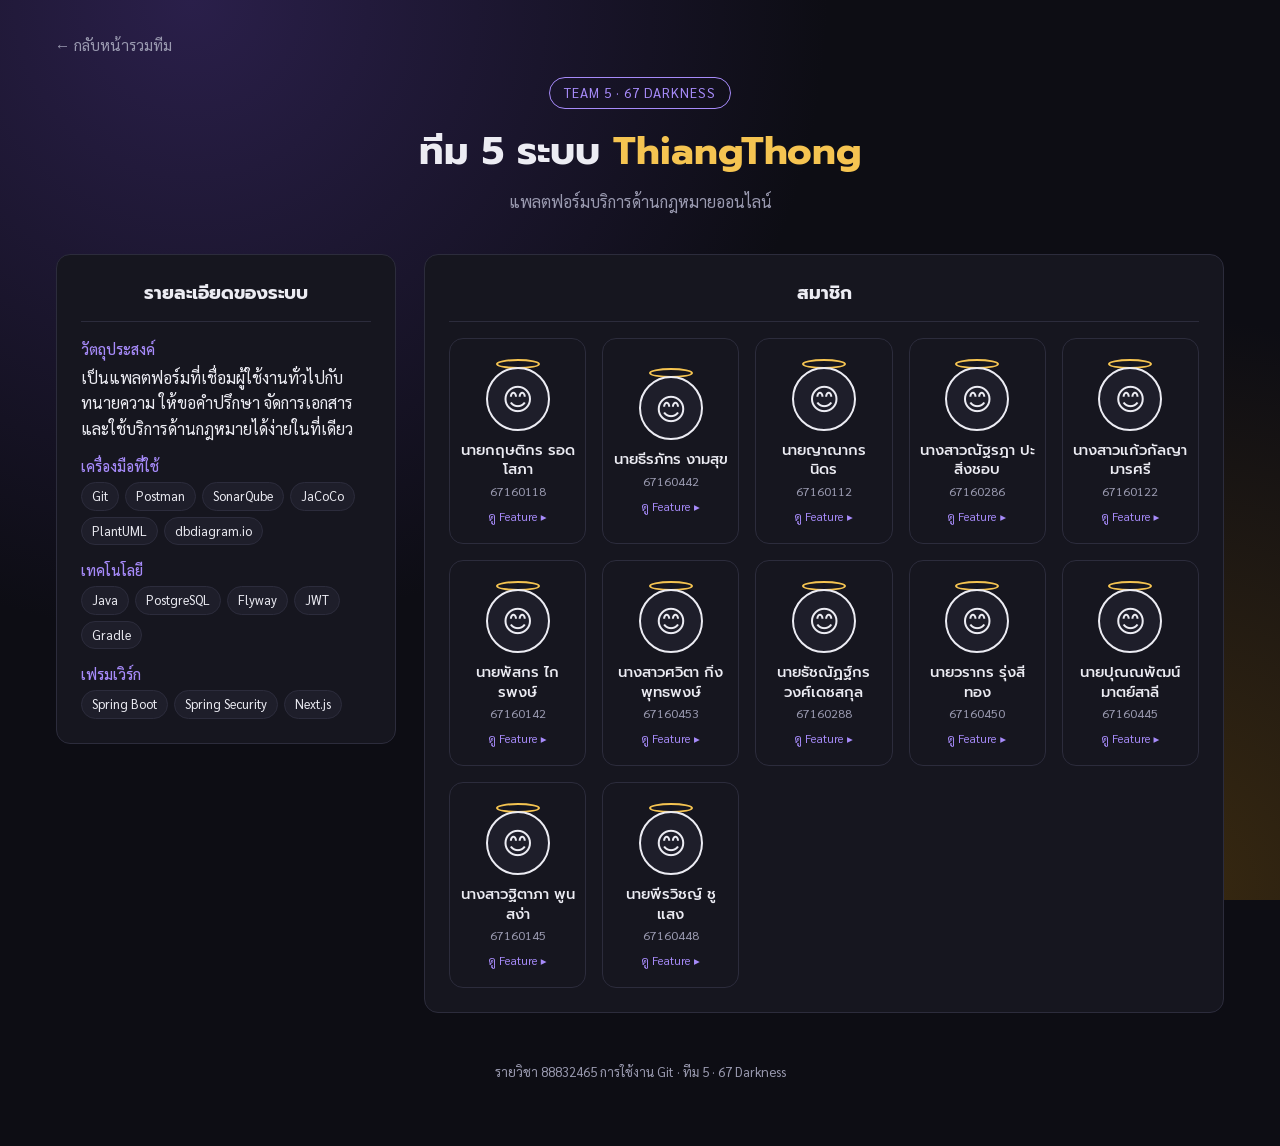
==== Team5.html @ a46f9ceb "team 5" ====
<!DOCTYPE html>
<html lang="th">
<head>
  <meta charset="UTF-8">
  <meta name="viewport" content="width=device-width, initial-scale=1.0">
  <title>ทีม 5 · 67 Darkness · ระบบ ThiangThong</title>

  <!-- ฟอนต์ภาษาไทย (ถ้าโหลดไม่ได้จะใช้ฟอนต์ระบบแทน) -->
  <link rel="preconnect" href="https://fonts.googleapis.com">
  <link href="https://fonts.googleapis.com/css2?family=Prompt:wght@400;500;600;700&family=Sarabun:wght@400;500&display=swap" rel="stylesheet">

  <style>
    /* =========================================================
       ธีมสีของทีม (แก้ที่นี่ที่เดียว ทุกการ์ดจะเปลี่ยนตาม)
       ========================================================= */
    :root {
      --bg: #0d0d14;
      --panel: #16161f;
      --panel-2: #1e1e2a;
      --line: #2c2c3c;
      --text: #ececf3;
      --muted: #9a9ab0;
      --accent: #a78bfa;      /* สีหลัก */
      --accent-2: #f5c451;    /* สีรอง */
      --radius: 14px;
    }

    * { box-sizing: border-box; margin: 0; padding: 0; }

    body {
      font-family: "Sarabun", "Prompt", system-ui, sans-serif;
      background: var(--bg);
      background-image: radial-gradient(circle at 15% 0%, #2a1f4a 0%, transparent 45%),
                        radial-gradient(circle at 90% 100%, #3a2a10 0%, transparent 40%);
      background-attachment: fixed;
      color: var(--text);
      line-height: 1.6;
      min-height: 100vh;
    }

    h1, h2, h3, .name { font-family: "Prompt", sans-serif; }

    .wrap { max-width: 1200px; margin: 0 auto; padding: 32px 16px 64px; }

    /* ---------- หัวเว็บ ---------- */
    .back {
      display: inline-flex; align-items: center; gap: 6px;
      color: var(--muted); text-decoration: none; font-size: 0.95rem;
      margin-bottom: 20px;
    }
    .back:hover { color: var(--accent); }

    header { text-align: center; margin-bottom: 40px; }
    header .tag {
      display: inline-block; padding: 4px 14px; border-radius: 999px;
      border: 1px solid var(--accent); color: var(--accent);
      font-size: 0.85rem; letter-spacing: 1px; margin-bottom: 12px;
    }
    header h1 { font-size: clamp(1.6rem, 4vw, 2.4rem); font-weight: 700; }
    header h1 span { color: var(--accent-2); }
    header p { color: var(--muted); margin-top: 6px; }

    /* ---------- เลย์เอาต์หลัก: ซ้าย = รายละเอียดระบบ, ขวา = สมาชิก ---------- */
    .layout {
      display: grid;
      grid-template-columns: 340px 1fr;
      gap: 28px;
      align-items: start;
    }
    @media (max-width: 900px) { .layout { grid-template-columns: 1fr; } }

    .box {
      background: var(--panel);
      border: 1px solid var(--line);
      border-radius: var(--radius);
      padding: 24px;
    }
    .box h2 {
      font-size: 1.15rem; text-align: center;
      padding-bottom: 12px; margin-bottom: 16px;
      border-bottom: 1px solid var(--line);
    }

    /* รายละเอียดระบบ */
    .spec dt { color: var(--accent); font-weight: 500; font-size: 0.9rem; margin-top: 14px; }
    .spec dt:first-child { margin-top: 0; }
    .spec dd { margin-top: 4px; }
    .chips { display: flex; flex-wrap: wrap; gap: 6px; }
    .chip {
      font-size: 0.8rem; padding: 3px 10px; border-radius: 999px;
      background: var(--panel-2); border: 1px solid var(--line);
    }

    /* ---------- กริดสมาชิก ---------- */
    .members {
      display: grid;
      grid-template-columns: repeat(5, 1fr);
      gap: 16px;
    }
    @media (max-width: 1100px) { .members { grid-template-columns: repeat(4, 1fr); } }
    @media (max-width: 700px)  { .members { grid-template-columns: repeat(3, 1fr); } }
    @media (max-width: 460px)  { .members { grid-template-columns: repeat(2, 1fr); } }

    /* การ์ดสมาชิก 1 ใบ — ทุกคนใช้คลาสเดียวกันเพื่อให้สไตล์เหมือนกันทั้งทีม */
    .member {
      background: var(--panel);
      border: 1px solid var(--line);
      border-radius: var(--radius);
      padding: 20px 10px 16px;
      text-align: center;
      cursor: pointer;
      transition: transform .2s, border-color .2s, box-shadow .2s;
      font: inherit; color: inherit; width: 100%;
    }
    .member:hover, .member:focus-visible {
      transform: translateY(-4px);
      border-color: var(--accent);
      box-shadow: 0 8px 24px rgba(167, 139, 250, .18);
      outline: none;
    }
    .member.empty { cursor: default; opacity: .45; }
    .member.empty:hover { transform: none; border-color: var(--line); box-shadow: none; }

    /* อวาตาร์หน้ายิ้ม + วงแหวน (ตามแบบในโจทย์) */
    .avatar { position: relative; width: 64px; height: 72px; margin: 0 auto 10px; }
    .avatar .halo {
      position: absolute; top: 0; left: 50%; transform: translateX(-50%);
      width: 44px; height: 10px; border: 2px solid var(--accent-2); border-radius: 50%;
    }
    .avatar .face {
      position: absolute; bottom: 0; left: 0;
      width: 64px; height: 64px; border-radius: 50%;
      background: var(--panel-2); border: 2px solid var(--text);
      display: grid; place-items: center; font-size: 1.9rem;
    }
    .member .name { font-size: 0.92rem; font-weight: 500; line-height: 1.35; }
    .member .sid  { font-size: 0.78rem; color: var(--muted); margin-top: 2px; }
    .member .hint { font-size: 0.72rem; color: var(--accent); margin-top: 6px; }

    /* ข้อมูลรายละเอียดของแต่ละคนซ่อนไว้ในการ์ด แล้ว JS จะดึงไปแสดงใน popup */
    .member-detail { display: none; }

    /* ---------- Popup รายละเอียด Feature ---------- */
    .overlay {
      position: fixed; inset: 0; z-index: 50;
      background: rgba(5, 5, 10, .75); backdrop-filter: blur(4px);
      display: none; align-items: center; justify-content: center;
      padding: 16px;
    }
    .overlay.open { display: flex; }

    .modal {
      background: var(--panel);
      border: 1px solid var(--accent);
      border-radius: var(--radius);
      width: 100%; max-width: 720px; max-height: 88vh; overflow-y: auto;
      padding: 28px; position: relative;
      animation: pop .22s ease-out;
    }
    @keyframes pop { from { transform: scale(.95); opacity: 0; } to { transform: scale(1); opacity: 1; } }

    .close {
      position: absolute; top: 14px; right: 14px;
      background: var(--panel-2); border: 1px solid var(--line); color: var(--text);
      width: 34px; height: 34px; border-radius: 50%; cursor: pointer; font-size: 1rem;
    }
    .close:hover { border-color: var(--accent); color: var(--accent); }

    .modal .profile { padding-right: 40px; margin-bottom: 20px; }
    .modal .profile h3 { font-size: 1.35rem; }
    .modal .profile p  { color: var(--muted); font-size: 0.92rem; }
    .modal .profile a  { color: var(--accent-2); }

    .modal h4 {
      font-family: "Prompt", sans-serif; font-size: 1rem; color: var(--accent);
      margin: 18px 0 10px;
    }

    .feature {
      background: var(--panel-2); border: 1px solid var(--line);
      border-left: 3px solid var(--accent-2);
      border-radius: 10px; padding: 14px 16px; margin-bottom: 10px;
    }
    .feature h5 { font-family: "Prompt", sans-serif; font-size: 0.98rem; font-weight: 600; }
    .feature .branch {
      display: inline-block; font-family: ui-monospace, Consolas, monospace;
      font-size: 0.75rem; color: var(--accent); background: rgba(167,139,250,.1);
      padding: 1px 8px; border-radius: 6px; margin: 4px 0 6px;
    }
    .feature ul { padding-left: 20px; font-size: 0.9rem; }
    .feature li { margin: 2px 0; }
    .feature code {
      font-family: ui-monospace, Consolas, monospace; font-size: 0.82rem;
      background: #0d0d14; padding: 1px 5px; border-radius: 4px;
    }

    footer { text-align: center; color: var(--muted); font-size: 0.82rem; margin-top: 48px; }
  </style>
</head>
<body>
  <div class="wrap">

    <!-- ลิงก์กลับหน้ารวมทุกทีม (index.html ใน branch main) -->
    <a class="back" href="index.html">← กลับหน้ารวมทีม</a>

    <header>
      <div class="tag">TEAM 5 · 67 DARKNESS</div>
      <h1>ทีม 5 ระบบ <span>ThiangThong</span></h1>
      <p>แพลตฟอร์มบริการด้านกฎหมายออนไลน์</p>
    </header>

    <div class="layout">

      <!-- =====================================================
           ส่วนซ้าย: รายละเอียดของระบบ
           ===================================================== -->
      <section class="box">
        <h2>รายละเอียดของระบบ</h2>
        <dl class="spec">
          <dt>วัตถุประสงค์</dt>
          <dd>เป็นแพลตฟอร์มที่เชื่อมผู้ใช้งานทั่วไปกับทนายความ ให้ขอคำปรึกษา จัดการเอกสาร และใช้บริการด้านกฎหมายได้ง่ายในที่เดียว</dd>

          <dt>เครื่องมือที่ใช้</dt>
          <dd class="chips">
            <span class="chip">Git</span><span class="chip">Postman</span>
            <span class="chip">SonarQube</span><span class="chip">JaCoCo</span>
            <span class="chip">PlantUML</span><span class="chip">dbdiagram.io</span>
          </dd>

          <dt>เทคโนโลยี</dt>
          <dd class="chips">
            <span class="chip">Java</span><span class="chip">PostgreSQL</span>
            <span class="chip">Flyway</span><span class="chip">JWT</span>
            <span class="chip">Gradle</span>
          </dd>

          <dt>เฟรมเวิร์ก</dt>
          <dd class="chips">
            <span class="chip">Spring Boot</span><span class="chip">Spring Security</span>
            <span class="chip">Next.js</span>
          </dd>
        </dl>
      </section>

      <!-- =====================================================
           ส่วนขวา: สมาชิก
           แต่ละคนแก้ "เฉพาะบล็อกการ์ดของตัวเอง" เท่านั้น
           เพื่อลด conflict ตอน merge และห้ามแก้/ลบการ์ดของเพื่อน
           ===================================================== -->
      <section class="box">
        <h2>สมาชิก</h2>
        <div class="members">

          <!-- ===== สมาชิก 1: นายกฤษติกร รอดโสภา (67160118) ===== -->
          <button class="member" type="button">
            <div class="avatar"><div class="halo"></div><div class="face">&#128522;</div></div>
            <div class="name">นายกฤษติกร รอดโสภา</div>
            <div class="sid">67160118</div>
            <div class="hint">ดู Feature &#9656;</div>

            <div class="member-detail">
              <div class="profile">
                <h3>นายกฤษติกร รอดโสภา</h3>
                <p>รหัสนิสิต 67160118 · <a href="mailto:67160118@go.buu.ac.th">67160118@go.buu.ac.th</a></p>
                <p>ตำแหน่งในทีม: DE – Development Engineer (วิศวกรด้านการพัฒนา)</p>
              </div>

              <h4>Feature ที่รับผิดชอบในระบบ ThiangThong</h4>

              <div class="feature">
                <h5>ระบบยืนยันตัวตนด้วย JWT (Login / Logout)</h5>
                <span class="branch">feature/auth</span>
                <ul>
                  <li>API <code>POST /auth/login</code> เข้าสู่ระบบและออก Access / Refresh Token</li>
                  <li>API <code>POST /auth/refresh</code> ขอ Token ใหม่เมื่อหมดอายุ</li>
                  <li>API <code>POST /auth/logout</code> ออกจากระบบ</li>
                  <li>API <code>GET /auth/me</code> ดึงข้อมูลผู้ใช้ที่ล็อกอินอยู่</li>
                  <li>JWT Filter ตรวจสอบ Token ทุก request แบบ stateless (HS256)</li>
                </ul>
              </div>

              <div class="feature">
                <h5>จำกัดจำนวนครั้งการล็อกอิน (Rate Limiter)</h5>
                <span class="branch">feature/auth</span>
                <ul>
                  <li>ป้องกันการเดารหัสผ่าน (brute-force) โดยจำกัดจำนวนครั้งที่ล็อกอินผิด</li>
                </ul>
              </div>

              <div class="feature">
                <h5>ลืมรหัสผ่าน / ตั้งรหัสผ่านใหม่</h5>
                <span class="branch">feature/forgot-reset-password</span>
                <ul>
                  <li>API ขอรีเซ็ตรหัสผ่าน</li>
                  <li>นโยบายความปลอดภัยของรหัสผ่าน (Password Policy) และการเข้ารหัสแบบ hash</li>
                  <li>API ตั้งรหัสผ่านใหม่</li>
                </ul>
              </div>

              <div class="feature">
                <h5>ออกแบบระบบด้วย UML</h5>
                <ul>
                  <li>Sequence Diagram ของ Module K (Admin Content, Lawyer &amp; Revenue)</li>
                  <li>ร่วมออกแบบ Module C (Document Management)</li>
                </ul>
              </div>

              <div class="feature">
                <h5>ทดสอบระบบ</h5>
                <ul>
                  <li>เขียนและรัน Test Case ของ UC-2.0 (Login / Logout)</li>
                  <li>ตรวจคุณภาพโค้ดด้วย SonarQube และวัด coverage ด้วย JaCoCo</li>
                </ul>
              </div>
            </div>
          </button>
          <!-- ===== จบสมาชิก 1 ===== -->

          <!-- ===== สมาชิก 2: นายธีรภัทร งามสุข (67160442) ===== -->
          <button class="member" type="button">
            <div class="avatar"><div class="halo"></div><div class="face">&#128522;</div></div>
            <div class="name">นายธีรภัทร งามสุข</div>
            <div class="sid">67160442</div>
            <div class="hint">ดู Feature &#9656;</div>

            <div class="member-detail">
              <div class="profile">
                <h3>นายธีรภัทร งามสุข</h3>
                <p>รหัสนิสิต 67160442 · <a href="mailto:67160442@go.buu.ac.th">67160442@go.buu.ac.th</a></p>
                <p>ตำแหน่งในทีม: TL – Team Leader (หัวหน้าทีม)</p>
              </div>

              <h4>Feature ที่รับผิดชอบในระบบ ThiangThong</h4>

              <div class="feature">
                <h5>ออกแบบ UI หน้ารายชื่อนักกฎหมาย</h5>
                <ul>
                  <li>ออกแบบหน้าจอแสดงรายชื่อนักกฎหมายในระบบ</li>
                </ul>
              </div>

              <div class="feature">
                <h5>Business Analyst (BA)</h5>
                <ul>
                  <li>วิเคราะห์ความต้องการของระบบและจัดทำเอกสารประกอบ</li>
                </ul>
              </div>

              <div class="feature">
                <h5>พัฒนา Navbar</h5>
                <ul>
                  <li>เขียนโค้ดแถบเมนูนำทาง (Navbar) ของเว็บไซต์</li>
                </ul>
              </div>
            </div>
          </button>
          <!-- ===== จบสมาชิก 2 ===== -->

          <!-- ===== สมาชิก 3: นายญาณากร นิดร (67160112) ===== -->
          <button class="member" type="button">
            <div class="avatar"><div class="halo"></div><div class="face">&#128522;</div></div>
            <div class="name">นายญาณากร นิดร</div>
            <div class="sid">67160112</div>
            <div class="hint">ดู Feature &#9656;</div>

            <div class="member-detail">
              <div class="profile">
                <h3>นายญาณากร นิดร</h3>
                <p>รหัสนิสิต 67160112 · <a href="mailto:67160112@go.buu.ac.th">67160112@go.buu.ac.th</a></p>
                <p>ตำแหน่งในทีม: DM – Development Manager (ผู้จัดการด้านการพัฒนา)</p>
              </div>

              <h4>Feature ที่รับผิดชอบในระบบ ThiangThong</h4>

              <div class="feature">
                <h5>API ปิดบัญชีผู้ใช้ (Account Close)</h5>
                <ul>
                  <li>พัฒนา API สำหรับปิดบัญชีผู้ใช้งานในระบบ</li>
                </ul>
              </div>
            </div>
          </button>
          <!-- ===== จบสมาชิก 3 ===== -->

          <!-- ===== สมาชิก 4: นางสาวณัฐรฎา ปะสิ่งชอบ (67160286) ===== -->
          <button class="member" type="button">
            <div class="avatar"><div class="halo"></div><div class="face">&#128522;</div></div>
            <div class="name">นางสาวณัฐรฎา ปะสิ่งชอบ</div>
            <div class="sid">67160286</div>
            <div class="hint">ดู Feature &#9656;</div>

            <div class="member-detail">
              <div class="profile">
                <h3>นางสาวณัฐรฎา ปะสิ่งชอบ</h3>
                <p>รหัสนิสิต 67160286 · <a href="mailto:67160286@go.buu.ac.th">67160286@go.buu.ac.th</a></p>
                <p>ตำแหน่งในทีม: QE – Quality Engineer (วิศวกรด้านคุณภาพ)</p>
              </div>

              <h4>Feature ที่รับผิดชอบในระบบ ThiangThong</h4>

              <div class="feature">
                <h5>API Profile Setting</h5>
                <ul>
                  <li>พัฒนา API สำหรับจัดการการตั้งค่าโปรไฟล์ผู้ใช้</li>
                </ul>
              </div>
            </div>
          </button>
          <!-- ===== จบสมาชิก 4 ===== -->

          <!-- ===== สมาชิก 5: นางสาวแก้วกัลญา มารศรี (67160122) ===== -->
          <button class="member" type="button">
            <div class="avatar"><div class="halo"></div><div class="face">&#128522;</div></div>
            <div class="name">นางสาวแก้วกัลญา มารศรี</div>
            <div class="sid">67160122</div>
            <div class="hint">ดู Feature &#9656;</div>

            <div class="member-detail">
              <div class="profile">
                <h3>นางสาวแก้วกัลญา มารศรี</h3>
                <p>รหัสนิสิต 67160122 · <a href="mailto:67160122@go.buu.ac.th">67160122@go.buu.ac.th</a></p>
                <p>ตำแหน่งในทีม: SM – Support Manager (ผู้จัดการด้านสนับสนุน)</p>
              </div>

              <h4>Feature ที่รับผิดชอบในระบบ ThiangThong</h4>

              <div class="feature">
                <h5>หน้า Profile Setting</h5>
                <ul>
                  <li>พัฒนาหน้าจอตั้งค่าโปรไฟล์ผู้ใช้งาน</li>
                </ul>
              </div>
            </div>
          </button>
          <!-- ===== จบสมาชิก 5 ===== -->

          <!-- ===== สมาชิก 6: นายพัสกร ไกรพงษ์ (67160142) ===== -->
          <button class="member" type="button">
            <div class="avatar"><div class="halo"></div><div class="face">&#128522;</div></div>
            <div class="name">นายพัสกร ไกรพงษ์</div>
            <div class="sid">67160142</div>
            <div class="hint">ดู Feature &#9656;</div>

            <div class="member-detail">
              <div class="profile">
                <h3>นายพัสกร ไกรพงษ์</h3>
                <p>รหัสนิสิต 67160142 · <a href="mailto:67160142@go.buu.ac.th">67160142@go.buu.ac.th</a></p>
                <p>ตำแหน่งในทีม: QM – Quality Manager (ผู้จัดการด้านคุณภาพ)</p>
              </div>

              <h4>Feature ที่รับผิดชอบในระบบ ThiangThong</h4>

              <div class="feature">
                <h5>ออกแบบ UX/UI หน้าจอชำระเงิน</h5>
                <ul>
                  <li>ออกแบบหน้าจอสำหรับการชำระเงินในระบบ</li>
                </ul>
              </div>
            </div>
          </button>
          <!-- ===== จบสมาชิก 6 ===== -->

          <!-- ===== สมาชิก 7: นางสาวศวิตา กิ่งพุทธพงษ์ (67160453) ===== -->
          <button class="member" type="button">
            <div class="avatar"><div class="halo"></div><div class="face">&#128522;</div></div>
            <div class="name">นางสาวศวิตา กิ่งพุทธพงษ์</div>
            <div class="sid">67160453</div>
            <div class="hint">ดู Feature &#9656;</div>

            <div class="member-detail">
              <div class="profile">
                <h3>นางสาวศวิตา กิ่งพุทธพงษ์</h3>
                <p>รหัสนิสิต 67160453 · <a href="mailto:67160453@go.buu.ac.th">67160453@go.buu.ac.th</a></p>
                <p>ตำแหน่งในทีม: PM – Plan Manager (ผู้จัดการด้านแผนงาน)</p>
              </div>

              <h4>Feature ที่รับผิดชอบในระบบ ThiangThong</h4>

              <div class="feature">
                <h5>หน้า Package Setting</h5>
                <ul>
                  <li>พัฒนาหน้าจอตั้งค่าแพ็กเกจการใช้งาน</li>
                </ul>
              </div>
            </div>
          </button>
          <!-- ===== จบสมาชิก 7 ===== -->

          <!-- ===== สมาชิก 8: นายธัชณัฏฐ์กร วงศ์เดชสกุล (67160288) ===== -->
          <button class="member" type="button">
            <div class="avatar"><div class="halo"></div><div class="face">&#128522;</div></div>
            <div class="name">นายธัชณัฏฐ์กร วงศ์เดชสกุล</div>
            <div class="sid">67160288</div>
            <div class="hint">ดู Feature &#9656;</div>

            <div class="member-detail">
              <div class="profile">
                <h3>นายธัชณัฏฐ์กร วงศ์เดชสกุล</h3>
                <p>รหัสนิสิต 67160288 · <a href="mailto:67160288@go.buu.ac.th">67160288@go.buu.ac.th</a></p>
                <p>ตำแหน่งในทีม: PE – Plan Engineer (วิศวกรด้านแผนงาน)</p>
              </div>

              <h4>Feature ที่รับผิดชอบในระบบ ThiangThong</h4>

              <div class="feature">
                <h5>ออกแบบ Landing Page (Figma)</h5>
                <ul>
                  <li>ออกแบบหน้าแรกของเว็บไซต์ด้วย Figma</li>
                </ul>
              </div>
            </div>
          </button>
          <!-- ===== จบสมาชิก 8 ===== -->

          <!-- ===== สมาชิก 9: นายวรากร รุ่งสีทอง (67160450) ===== -->
          <button class="member" type="button">
            <div class="avatar"><div class="halo"></div><div class="face">&#128522;</div></div>
            <div class="name">นายวรากร รุ่งสีทอง</div>
            <div class="sid">67160450</div>
            <div class="hint">ดู Feature &#9656;</div>

            <div class="member-detail">
              <div class="profile">
                <h3>นายวรากร รุ่งสีทอง</h3>
                <p>รหัสนิสิต 67160450 · <a href="mailto:67160450@go.buu.ac.th">67160450@go.buu.ac.th</a></p>
                <p>ตำแหน่งในทีม: SE – Support Engineer (วิศวกรด้านสนับสนุน)</p>
              </div>

              <h4>Feature ที่รับผิดชอบในระบบ ThiangThong</h4>

              <div class="feature">
                <h5>หน้า Setting Documents</h5>
                <ul>
                  <li>พัฒนาหน้าจอตั้งค่าเอกสารในระบบ</li>
                </ul>
              </div>
            </div>
          </button>
          <!-- ===== จบสมาชิก 9 ===== -->

          <!-- ===== สมาชิก 10: นายปุณณพัฒน์ มาตย์สาลี (67160445) ===== -->
          <button class="member" type="button">
            <div class="avatar"><div class="halo"></div><div class="face">&#128522;</div></div>
            <div class="name">นายปุณณพัฒน์ มาตย์สาลี</div>
            <div class="sid">67160445</div>
            <div class="hint">ดู Feature &#9656;</div>

            <div class="member-detail">
              <div class="profile">
                <h3>นายปุณณพัฒน์ มาตย์สาลี</h3>
                <p>รหัสนิสิต 67160445 · <a href="mailto:67160445@go.buu.ac.th">67160445@go.buu.ac.th</a></p>
                <p>ตำแหน่งในทีม: DE – Development Engineer (วิศวกรด้านการพัฒนา)</p>
              </div>

              <h4>Feature ที่รับผิดชอบในระบบ ThiangThong</h4>

              <div class="feature">
                <h5>API สมัครสมาชิก (Register)</h5>
                <ul>
                  <li>พัฒนา API สำหรับการสมัครสมาชิกผู้ใช้งาน</li>
                </ul>
              </div>

              <div class="feature">
                <h5>API สร้างบริษัท (Create Company)</h5>
                <ul>
                  <li>พัฒนา API สำหรับการสร้างข้อมูลบริษัท</li>
                </ul>
              </div>
            </div>
          </button>
          <!-- ===== จบสมาชิก 10 ===== -->

          <!-- ===== สมาชิก 11: นางสาวฐิตาภา พูนสง่า (67160145) ===== -->
          <button class="member" type="button">
            <div class="avatar"><div class="halo"></div><div class="face">&#128522;</div></div>
            <div class="name">นางสาวฐิตาภา พูนสง่า</div>
            <div class="sid">67160145</div>
            <div class="hint">ดู Feature &#9656;</div>

            <div class="member-detail">
              <div class="profile">
                <h3>นางสาวฐิตาภา พูนสง่า</h3>
                <p>รหัสนิสิต 67160145 · <a href="mailto:67160145@go.buu.ac.th">67160145@go.buu.ac.th</a></p>
                <p>ตำแหน่งในทีม: SE – Support Engineer (วิศวกรด้านสนับสนุน)</p>
              </div>

              <h4>Feature ที่รับผิดชอบในระบบ ThiangThong</h4>

              <div class="feature">
                <h5>ออกแบบ UI หน้ารับงานตรวจเอกสาร (Figma)</h5>
                <ul>
                  <li>ออกแบบหน้าจอสำหรับการรับงานตรวจเอกสาร</li>
                </ul>
              </div>

              <div class="feature">
                <h5>ออกแบบ UI หน้าโปรไฟล์นักกฎหมาย (Figma)</h5>
                <ul>
                  <li>ออกแบบหน้าจอโปรไฟล์ของนักกฎหมาย</li>
                </ul>
              </div>
            </div>
          </button>
          <!-- ===== จบสมาชิก 11 ===== -->

          <!-- ===== สมาชิก 12: นายพีรวิชญ์ ชูแสง (67160448) ===== -->
          <button class="member" type="button">
            <div class="avatar"><div class="halo"></div><div class="face">&#128522;</div></div>
            <div class="name">นายพีรวิชญ์ ชูแสง</div>
            <div class="sid">67160448</div>
            <div class="hint">ดู Feature &#9656;</div>

            <div class="member-detail">
              <div class="profile">
                <h3>นายพีรวิชญ์ ชูแสง</h3>
                <p>รหัสนิสิต 67160448 · <a href="mailto:67160448@go.buu.ac.th">67160448@go.buu.ac.th</a></p>
                <p>ตำแหน่งในทีม: PE – Plan Engineer (วิศวกรด้านแผนงาน)</p>
              </div>

              <h4>Feature ที่รับผิดชอบในระบบ ThiangThong</h4>

              <div class="feature">
                <h5>API Organization Setting</h5>
                <ul>
                  <li>พัฒนา API สำหรับการตั้งค่าข้อมูลองค์กร</li>
                </ul>
              </div>

              <div class="feature">
                <h5>API เปลี่ยนรหัสผ่าน (Change Password)</h5>
                <ul>
                  <li>พัฒนา API สำหรับการเปลี่ยนรหัสผ่านของผู้ใช้</li>
                </ul>
              </div>
            </div>
          </button>
          <!-- ===== จบสมาชิก 12 ===== -->
        </div>
      </section>
    </div>

    <footer>รายวิชา 88832465 การใช้งาน Git · ทีม 5 · 67 Darkness</footer>
  </div>

  <!-- Popup กลาง (ใช้ร่วมกันทุกคน ไม่ต้องแก้) -->
  <div class="overlay" id="overlay" aria-hidden="true">
    <div class="modal" role="dialog" aria-modal="true">
      <button class="close" id="closeBtn" type="button" aria-label="ปิด">✕</button>
      <div id="modalBody"></div>
    </div>
  </div>

  <script>
    // ==========================================================
    // เปิด popup: เมื่อกดการ์ดสมาชิก จะคัดลอก .member-detail
    // ของการ์ดนั้นมาแสดงใน popup (ไม่ต้องเขียน JS เพิ่มต่อคน)
    // ==========================================================
    const overlay   = document.getElementById('overlay');
    const modalBody = document.getElementById('modalBody');
    const closeBtn  = document.getElementById('closeBtn');

    document.querySelectorAll('.member:not(.empty)').forEach(card => {
      card.addEventListener('click', () => {
        const detail = card.querySelector('.member-detail');
        if (!detail) return;                 // การ์ดที่ยังไม่มีรายละเอียด ไม่ต้องเปิด
        modalBody.innerHTML = detail.innerHTML;
        overlay.classList.add('open');
        overlay.setAttribute('aria-hidden', 'false');
        closeBtn.focus();
      });
    });

    // ปิด popup: กดปุ่ม ✕, กดพื้นที่มืดด้านนอก หรือกด Esc
    function closeModal() {
      overlay.classList.remove('open');
      overlay.setAttribute('aria-hidden', 'true');
    }
    closeBtn.addEventListener('click', closeModal);
    overlay.addEventListener('click', e => { if (e.target === overlay) closeModal(); });
    document.addEventListener('keydown', e => { if (e.key === 'Escape') closeModal(); });
  </script>
</body>
</html>
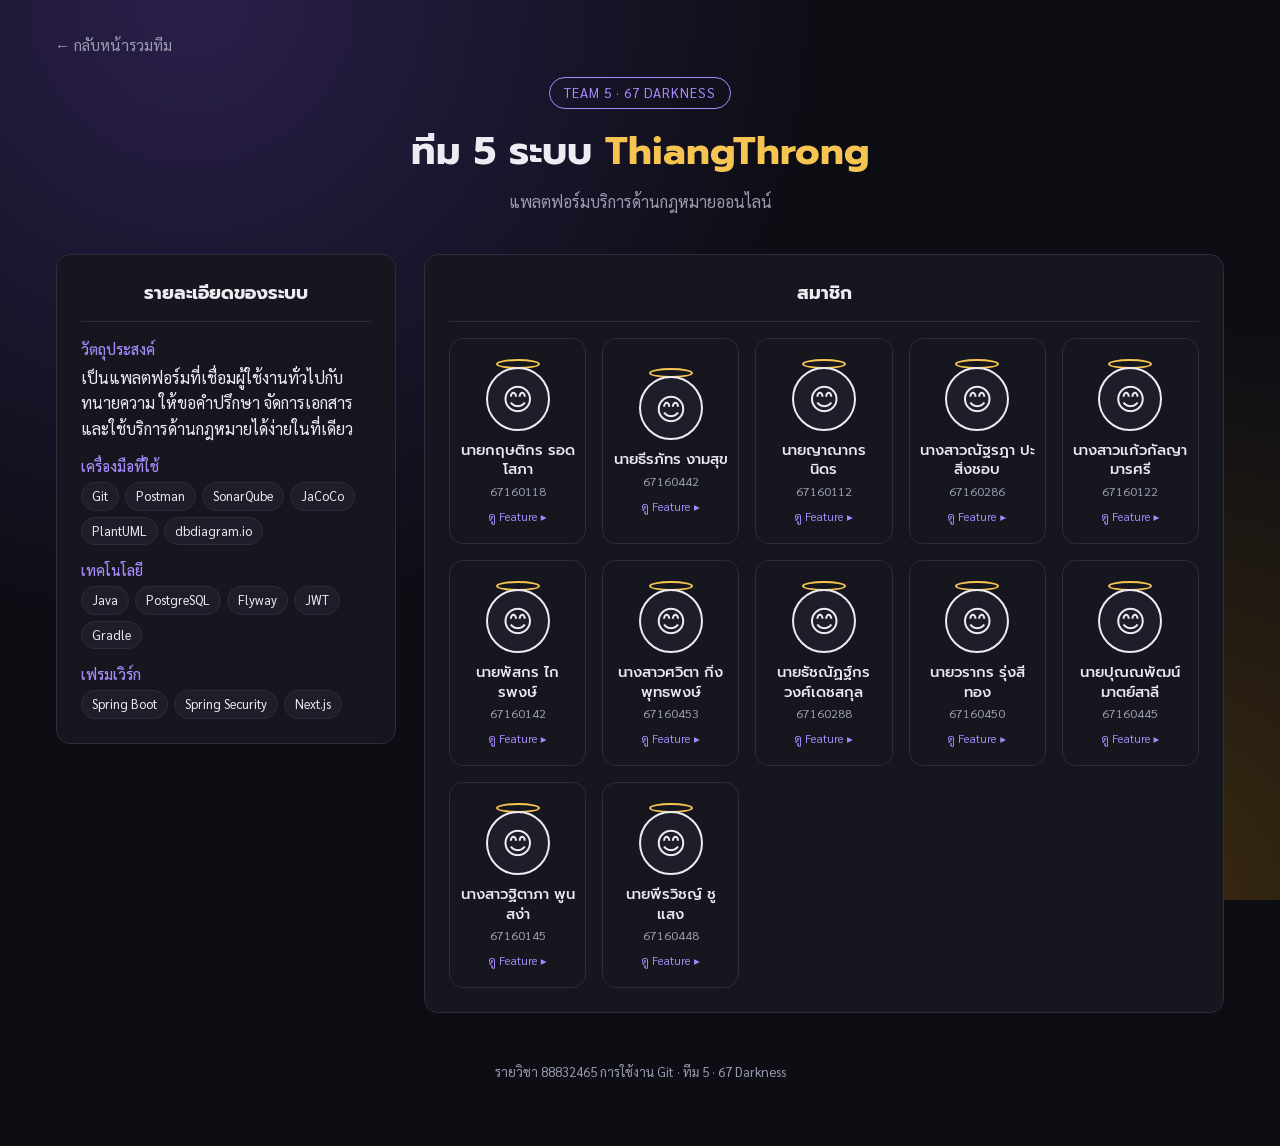
==== commit 218d79b1: "Update Team5.html" ====
--- a/Team5.html
+++ b/Team5.html
@@ -3,7 +3,7 @@
 <head>
   <meta charset="UTF-8">
   <meta name="viewport" content="width=device-width, initial-scale=1.0">
-  <title>ทีม 5 · 67 Darkness · ระบบ ThiangThong</title>
+  <title>ทีม 5 · 67 Darkness · ระบบ ThiangThrong</title>
 
   <!-- ฟอนต์ภาษาไทย (ถ้าโหลดไม่ได้จะใช้ฟอนต์ระบบแทน) -->
   <link rel="preconnect" href="https://fonts.googleapis.com">
@@ -205,7 +205,7 @@
 
     <header>
       <div class="tag">TEAM 5 · 67 DARKNESS</div>
-      <h1>ทีม 5 ระบบ <span>ThiangThong</span></h1>
+      <h1>ทีม 5 ระบบ <span>ThiangThrong</span></h1>
       <p>แพลตฟอร์มบริการด้านกฎหมายออนไลน์</p>
     </header>
 
@@ -265,7 +265,7 @@
                 <p>ตำแหน่งในทีม: DE – Development Engineer (วิศวกรด้านการพัฒนา)</p>
               </div>
 
-              <h4>Feature ที่รับผิดชอบในระบบ ThiangThong</h4>
+              <h4>Feature ที่รับผิดชอบในระบบ ThiangThrong</h4>
 
               <div class="feature">
                 <h5>ระบบยืนยันตัวตนด้วย JWT (Login / Logout)</h5>
@@ -330,7 +330,7 @@
                 <p>ตำแหน่งในทีม: TL – Team Leader (หัวหน้าทีม)</p>
               </div>
 
-              <h4>Feature ที่รับผิดชอบในระบบ ThiangThong</h4>
+              <h4>Feature ที่รับผิดชอบในระบบ ThiangThrong</h4>
 
               <div class="feature">
                 <h5>ออกแบบ UI หน้ารายชื่อนักกฎหมาย</h5>
@@ -370,7 +370,7 @@
                 <p>ตำแหน่งในทีม: DM – Development Manager (ผู้จัดการด้านการพัฒนา)</p>
               </div>
 
-              <h4>Feature ที่รับผิดชอบในระบบ ThiangThong</h4>
+              <h4>Feature ที่รับผิดชอบในระบบ ThiangThrong</h4>
 
               <div class="feature">
                 <h5>API ปิดบัญชีผู้ใช้ (Account Close)</h5>
@@ -396,7 +396,7 @@
                 <p>ตำแหน่งในทีม: QE – Quality Engineer (วิศวกรด้านคุณภาพ)</p>
               </div>
 
-              <h4>Feature ที่รับผิดชอบในระบบ ThiangThong</h4>
+              <h4>Feature ที่รับผิดชอบในระบบ ThiangThrong</h4>
 
               <div class="feature">
                 <h5>API Profile Setting</h5>
@@ -422,7 +422,7 @@
                 <p>ตำแหน่งในทีม: SM – Support Manager (ผู้จัดการด้านสนับสนุน)</p>
               </div>
 
-              <h4>Feature ที่รับผิดชอบในระบบ ThiangThong</h4>
+              <h4>Feature ที่รับผิดชอบในระบบ ThiangThrong</h4>
 
               <div class="feature">
                 <h5>หน้า Profile Setting</h5>
@@ -448,7 +448,7 @@
                 <p>ตำแหน่งในทีม: QM – Quality Manager (ผู้จัดการด้านคุณภาพ)</p>
               </div>
 
-              <h4>Feature ที่รับผิดชอบในระบบ ThiangThong</h4>
+              <h4>Feature ที่รับผิดชอบในระบบ ThiangThrong</h4>
 
               <div class="feature">
                 <h5>ออกแบบ UX/UI หน้าจอชำระเงิน</h5>
@@ -474,7 +474,7 @@
                 <p>ตำแหน่งในทีม: PM – Plan Manager (ผู้จัดการด้านแผนงาน)</p>
               </div>
 
-              <h4>Feature ที่รับผิดชอบในระบบ ThiangThong</h4>
+              <h4>Feature ที่รับผิดชอบในระบบ ThiangThrong</h4>
 
               <div class="feature">
                 <h5>หน้า Package Setting</h5>
@@ -500,7 +500,7 @@
                 <p>ตำแหน่งในทีม: PE – Plan Engineer (วิศวกรด้านแผนงาน)</p>
               </div>
 
-              <h4>Feature ที่รับผิดชอบในระบบ ThiangThong</h4>
+              <h4>Feature ที่รับผิดชอบในระบบ ThiangThrong</h4>
 
               <div class="feature">
                 <h5>ออกแบบ Landing Page (Figma)</h5>
@@ -526,7 +526,7 @@
                 <p>ตำแหน่งในทีม: SE – Support Engineer (วิศวกรด้านสนับสนุน)</p>
               </div>
 
-              <h4>Feature ที่รับผิดชอบในระบบ ThiangThong</h4>
+              <h4>Feature ที่รับผิดชอบในระบบ ThiangThrong</h4>
 
               <div class="feature">
                 <h5>หน้า Setting Documents</h5>
@@ -552,7 +552,7 @@
                 <p>ตำแหน่งในทีม: DE – Development Engineer (วิศวกรด้านการพัฒนา)</p>
               </div>
 
-              <h4>Feature ที่รับผิดชอบในระบบ ThiangThong</h4>
+              <h4>Feature ที่รับผิดชอบในระบบ ThiangThrong</h4>
 
               <div class="feature">
                 <h5>API สมัครสมาชิก (Register)</h5>
@@ -585,7 +585,7 @@
                 <p>ตำแหน่งในทีม: SE – Support Engineer (วิศวกรด้านสนับสนุน)</p>
               </div>
 
-              <h4>Feature ที่รับผิดชอบในระบบ ThiangThong</h4>
+              <h4>Feature ที่รับผิดชอบในระบบ ThiangThrong</h4>
 
               <div class="feature">
                 <h5>ออกแบบ UI หน้ารับงานตรวจเอกสาร (Figma)</h5>
@@ -618,7 +618,7 @@
                 <p>ตำแหน่งในทีม: PE – Plan Engineer (วิศวกรด้านแผนงาน)</p>
               </div>
 
-              <h4>Feature ที่รับผิดชอบในระบบ ThiangThong</h4>
+              <h4>Feature ที่รับผิดชอบในระบบ ThiangThrong</h4>
 
               <div class="feature">
                 <h5>API Organization Setting</h5>
